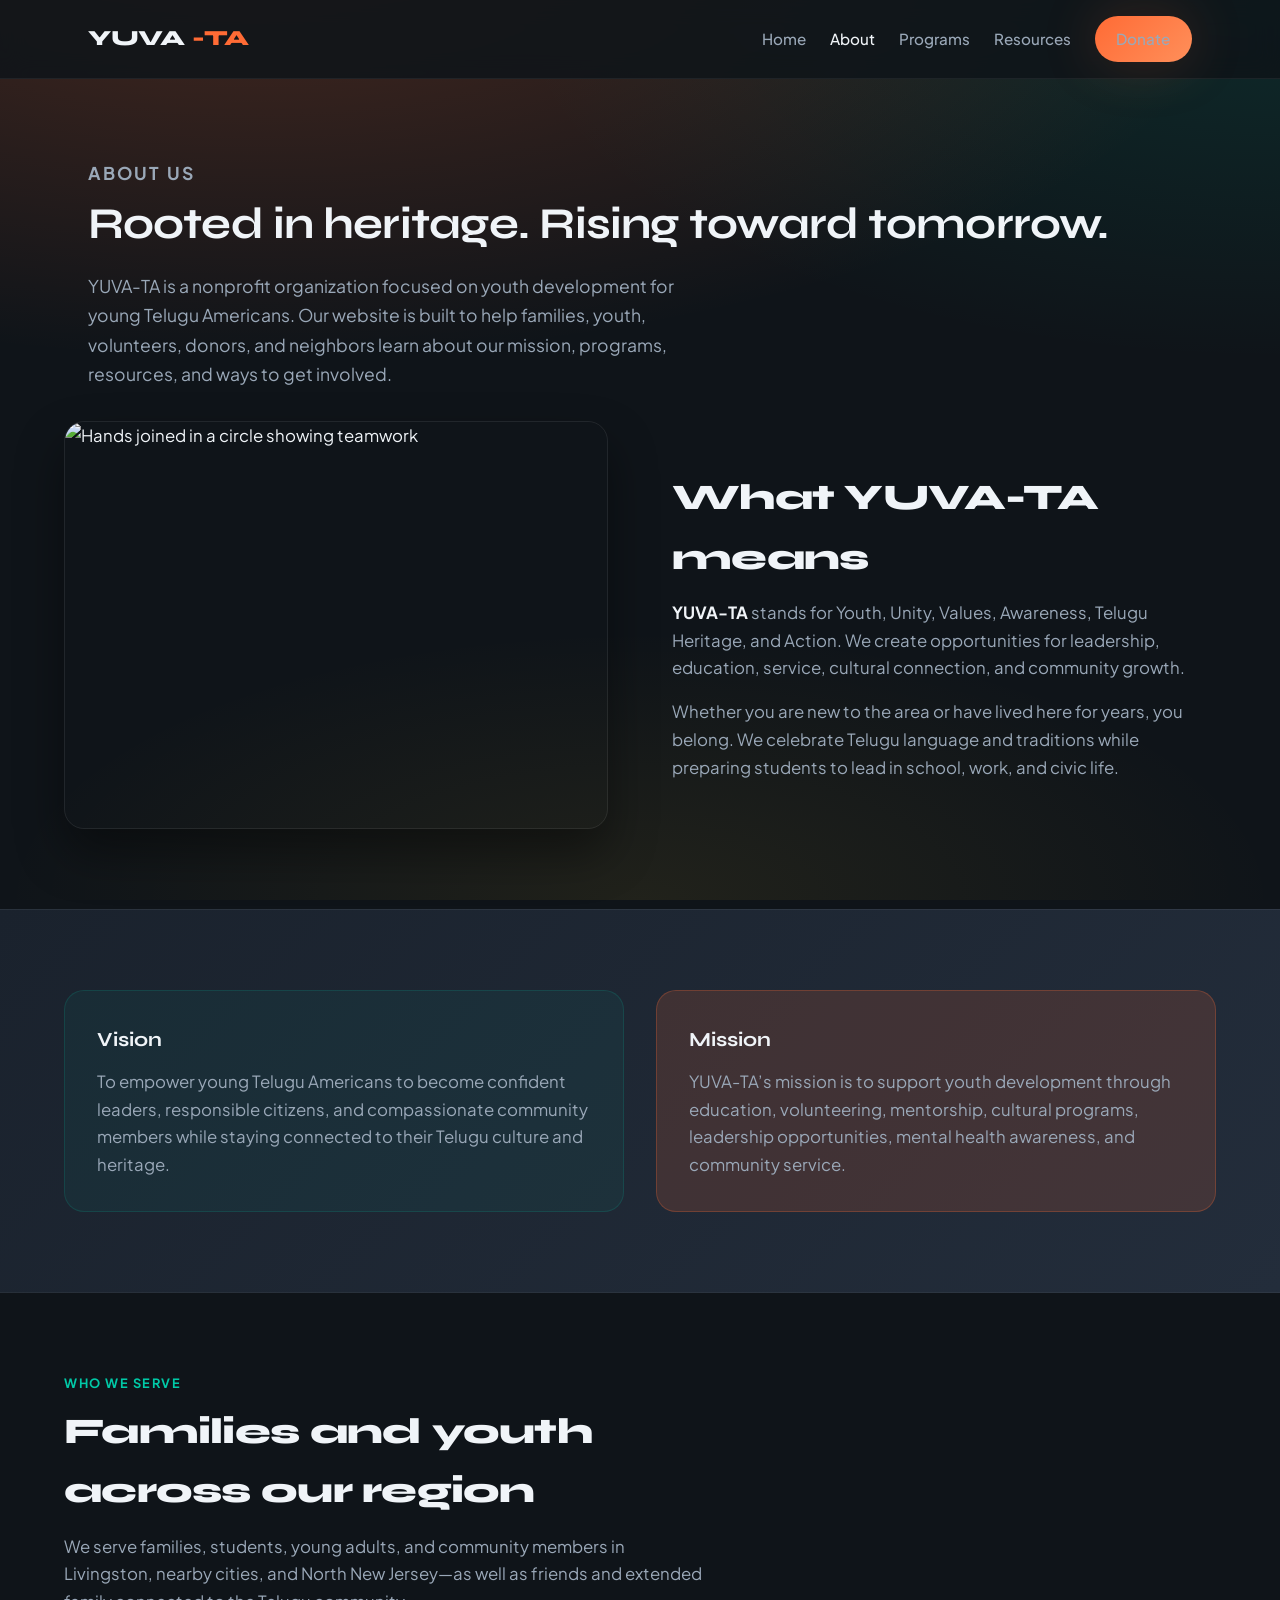
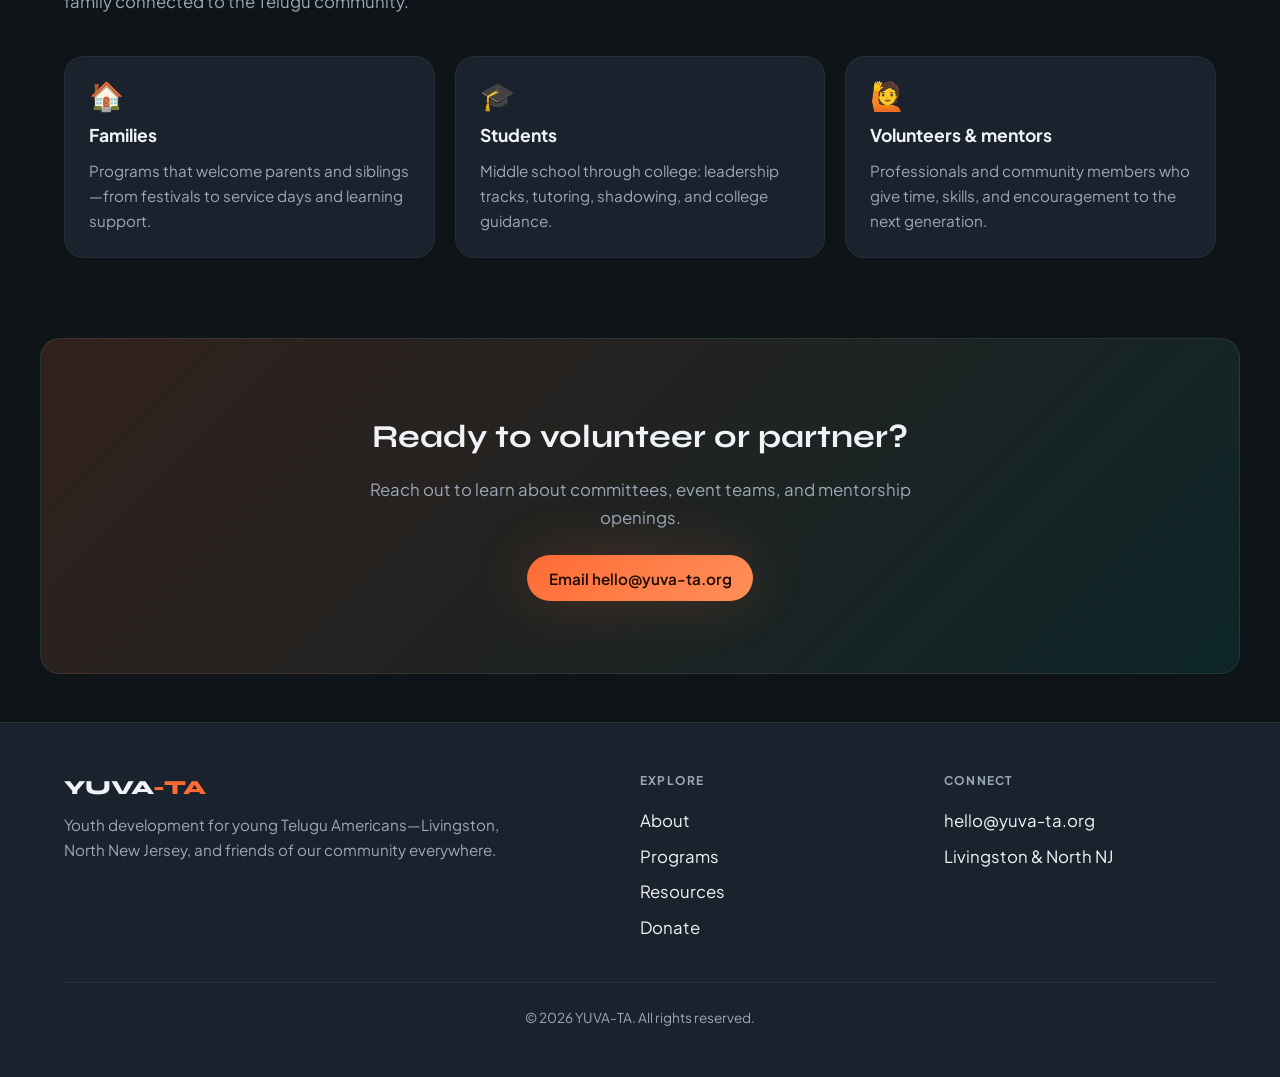
==== about.html @ ae335647 "Initial commit: YUVA-TA static website. Co-authored-by: Cursor <cursoragent@cursor.com>" ====
<!DOCTYPE html>
<html lang="en">
<head>
  <meta charset="UTF-8" />
  <meta name="viewport" content="width=device-width, initial-scale=1.0" />
  <meta name="description" content="Learn about YUVA-TA: vision, mission, and who we serve in the Telugu American community." />
  <title>About | YUVA-TA</title>
  <link rel="preconnect" href="https://fonts.googleapis.com" />
  <link rel="preconnect" href="https://fonts.gstatic.com" crossorigin />
  <link href="https://fonts.googleapis.com/css2?family=Plus+Jakarta+Sans:ital,wght@0,400;0,600;0,700;1,400&family=Syne:wght@600;700;800&display=swap" rel="stylesheet" />
  <link rel="stylesheet" href="css/styles.css" />
</head>
<body>
  <header class="site-header">
    <div class="header-inner">
      <a class="logo" href="index.html">YUVA<span>-TA</span></a>
      <button class="nav-toggle" type="button" aria-expanded="false" aria-controls="site-nav" aria-label="Open menu">☰</button>
      <nav class="nav" id="site-nav" aria-label="Main">
        <ul class="nav-list">
          <li><a href="index.html">Home</a></li>
          <li><a href="about.html" aria-current="page">About</a></li>
          <li><a href="services.html">Programs</a></li>
          <li><a href="resources.html">Resources</a></li>
          <li><a href="donate.html" class="btn btn-primary">Donate</a></li>
        </ul>
      </nav>
    </div>
  </header>

  <div class="page-hero">
    <p class="section-kicker">About us</p>
    <h1>Rooted in heritage. Rising toward tomorrow.</h1>
    <p>
      YUVA-TA is a nonprofit organization focused on youth development for young Telugu Americans. Our website is built to help families, youth, volunteers, donors, and neighbors learn about our mission, programs, resources, and ways to get involved.
    </p>
  </div>

  <section class="section" style="padding-top: 0;">
    <div class="section-inner split">
      <div class="split-visual">
        <img src="https://images.unsplash.com/photo-1469571486292-0ba58a3f068b?auto=format&fit=crop&w=1200&q=85" alt="Hands joined in a circle showing teamwork" width="1200" height="900" loading="lazy" />
      </div>
      <div>
        <h2 class="section-title" style="margin-top: 0;">What YUVA-TA means</h2>
        <p class="section-desc" style="margin-bottom: 1rem;">
          <strong style="color: var(--color-text);">YUVA-TA</strong> stands for Youth, Unity, Values, Awareness, Telugu Heritage, and Action. We create opportunities for leadership, education, service, cultural connection, and community growth.
        </p>
        <p style="color: var(--color-text-muted); margin: 0;">
          Whether you are new to the area or have lived here for years, you belong. We celebrate Telugu language and traditions while preparing students to lead in school, work, and civic life.
        </p>
      </div>
    </div>
  </section>

  <section class="section band">
    <div class="section-inner band-grid">
      <div class="band-block">
        <h3>Vision</h3>
        <p>
          To empower young Telugu Americans to become confident leaders, responsible citizens, and compassionate community members while staying connected to their Telugu culture and heritage.
        </p>
      </div>
      <div class="band-block">
        <h3>Mission</h3>
        <p>
          YUVA-TA’s mission is to support youth development through education, volunteering, mentorship, cultural programs, leadership opportunities, mental health awareness, and community service.
        </p>
      </div>
    </div>
  </section>

  <section class="section">
    <div class="section-inner">
      <header class="section-header">
        <p class="section-kicker">Who we serve</p>
        <h2 class="section-title">Families and youth across our region</h2>
        <p class="section-desc">
          We serve families, students, young adults, and community members in Livingston, nearby cities, and North New Jersey—as well as friends and extended family connected to the Telugu community.
        </p>
      </header>
      <div class="cards">
        <article class="card">
          <div class="card-icon" aria-hidden="true">🏠</div>
          <h3>Families</h3>
          <p>Programs that welcome parents and siblings—from festivals to service days and learning support.</p>
        </article>
        <article class="card">
          <div class="card-icon" aria-hidden="true">🎓</div>
          <h3>Students</h3>
          <p>Middle school through college: leadership tracks, tutoring, shadowing, and college guidance.</p>
        </article>
        <article class="card">
          <div class="card-icon" aria-hidden="true">🙋</div>
          <h3>Volunteers &amp; mentors</h3>
          <p>Professionals and community members who give time, skills, and encouragement to the next generation.</p>
        </article>
      </div>
    </div>
  </section>

  <div class="cta-strip">
    <h2>Ready to volunteer or partner?</h2>
    <p>Reach out to learn about committees, event teams, and mentorship openings.</p>
    <a class="btn btn-primary" href="mailto:hello@yuva-ta.org">Email hello@yuva-ta.org</a>
  </div>

  <footer class="site-footer">
    <div class="footer-inner">
      <div>
        <div class="footer-brand">YUVA<span>-TA</span></div>
        <p class="footer-tagline">
          Youth development for young Telugu Americans—Livingston, North New Jersey, and friends of our community everywhere.
        </p>
      </div>
      <div class="footer-col">
        <h4>Explore</h4>
        <ul class="footer-links">
          <li><a href="about.html">About</a></li>
          <li><a href="services.html">Programs</a></li>
          <li><a href="resources.html">Resources</a></li>
          <li><a href="donate.html">Donate</a></li>
        </ul>
      </div>
      <div class="footer-col">
        <h4>Connect</h4>
        <ul class="footer-links">
          <li><a href="mailto:hello@yuva-ta.org">hello@yuva-ta.org</a></li>
          <li>Livingston &amp; North NJ</li>
        </ul>
      </div>
    </div>
    <p class="footer-bottom">© <span id="y"></span> YUVA-TA. All rights reserved.</p>
  </footer>
  <script src="js/main.js"></script>
  <script>document.getElementById("y").textContent = new Date().getFullYear();</script>
</body>
</html>
---- css/styles.css ----
/* YUVA-TA — modern vibrant nonprofit theme */
:root {
  --color-bg: #0f1419;
  --color-surface: #1a222d;
  --color-surface-elevated: #232d3b;
  --color-primary: #ff6b35;
  --color-primary-soft: rgba(255, 107, 53, 0.15);
  --color-accent: #00c9a7;
  --color-accent-soft: rgba(0, 201, 167, 0.12);
  --color-gold: #f4c430;
  --color-text: #f0f4f8;
  --color-text-muted: #9aa8b8;
  --font-sans: "Plus Jakarta Sans", system-ui, sans-serif;
  --font-display: "Syne", var(--font-sans);
  --radius-lg: 1.25rem;
  --radius-md: 0.75rem;
  --shadow-glow: 0 0 60px rgba(255, 107, 53, 0.2);
  --max-width: 72rem;
}

*,
*::before,
*::after {
  box-sizing: border-box;
}

html {
  scroll-behavior: smooth;
}

body {
  margin: 0;
  font-family: var(--font-sans);
  font-size: 1.05rem;
  line-height: 1.65;
  color: var(--color-text);
  background: var(--color-bg);
  min-height: 100vh;
}

img {
  max-width: 100%;
  height: auto;
  display: block;
}

a {
  color: var(--color-accent);
  text-decoration: none;
  transition: color 0.2s, opacity 0.2s;
}

a:hover {
  color: #5eead4;
}

/* Background mesh */
body::before {
  content: "";
  position: fixed;
  inset: 0;
  z-index: -2;
  background:
    radial-gradient(ellipse 80% 50% at 20% -10%, rgba(255, 107, 53, 0.25), transparent),
    radial-gradient(ellipse 60% 40% at 100% 0%, rgba(0, 201, 167, 0.12), transparent),
    radial-gradient(ellipse 50% 30% at 50% 100%, rgba(244, 196, 48, 0.08), transparent),
    var(--color-bg);
}

/* Header */
.site-header {
  position: sticky;
  top: 0;
  z-index: 100;
  backdrop-filter: blur(12px);
  background: rgba(15, 20, 25, 0.85);
  border-bottom: 1px solid rgba(255, 255, 255, 0.06);
}

.header-inner {
  max-width: var(--max-width);
  margin: 0 auto;
  padding: 1rem 1.5rem;
  display: flex;
  align-items: center;
  justify-content: space-between;
  gap: 1rem;
}

.logo {
  font-family: var(--font-display);
  font-weight: 800;
  font-size: 1.35rem;
  letter-spacing: -0.02em;
  color: var(--color-text);
  display: flex;
  align-items: center;
  gap: 0.5rem;
}

.logo span {
  color: var(--color-primary);
}

.nav-toggle {
  display: none;
  background: var(--color-surface-elevated);
  border: 1px solid rgba(255, 255, 255, 0.1);
  color: var(--color-text);
  padding: 0.5rem 0.75rem;
  border-radius: var(--radius-md);
  cursor: pointer;
  font-size: 1rem;
}

.nav-list {
  list-style: none;
  margin: 0;
  padding: 0;
  display: flex;
  flex-wrap: wrap;
  align-items: center;
  gap: 0.25rem 1.25rem;
}

.nav-list a {
  color: var(--color-text-muted);
  font-weight: 500;
  font-size: 0.95rem;
}

.nav-list a:hover,
.nav-list a[aria-current="page"] {
  color: var(--color-text);
}

.btn {
  display: inline-flex;
  align-items: center;
  justify-content: center;
  gap: 0.5rem;
  padding: 0.65rem 1.35rem;
  font-family: inherit;
  font-weight: 600;
  font-size: 0.95rem;
  border-radius: 999px;
  border: none;
  cursor: pointer;
  transition: transform 0.15s, box-shadow 0.2s, background 0.2s;
}

.btn:active {
  transform: scale(0.98);
}

.btn-primary {
  background: linear-gradient(135deg, var(--color-primary), #ff8f5a);
  color: #1a0a00;
  box-shadow: var(--shadow-glow);
}

.btn-primary:hover {
  color: #1a0a00;
  box-shadow: 0 0 40px rgba(255, 107, 53, 0.45);
}

.btn-outline {
  background: transparent;
  color: var(--color-text);
  border: 2px solid rgba(255, 255, 255, 0.2);
}

.btn-outline:hover {
  border-color: var(--color-accent);
  color: var(--color-accent);
}

.btn-accent {
  background: var(--color-accent);
  color: #042f28;
}

.btn-accent:hover {
  color: #042f28;
  background: #5eead4;
}

/* Hero */
.hero {
  position: relative;
  overflow: hidden;
}

.hero-media {
  position: absolute;
  inset: 0;
  z-index: 0;
}

.hero-media img {
  width: 100%;
  height: 100%;
  object-fit: cover;
  opacity: 0.55;
}

.hero-overlay {
  position: absolute;
  inset: 0;
  z-index: 1;
  background: linear-gradient(
    105deg,
    rgba(15, 20, 25, 0.97) 0%,
    rgba(15, 20, 25, 0.75) 45%,
    rgba(15, 20, 25, 0.4) 100%
  );
}

.hero-content {
  position: relative;
  z-index: 2;
  max-width: var(--max-width);
  margin: 0 auto;
  padding: clamp(4rem, 12vw, 8rem) 1.5rem;
  min-height: 70vh;
  display: flex;
  flex-direction: column;
  justify-content: center;
}

.hero-badge {
  display: inline-block;
  padding: 0.35rem 0.85rem;
  background: var(--color-primary-soft);
  color: var(--color-primary);
  font-size: 0.8rem;
  font-weight: 700;
  letter-spacing: 0.06em;
  text-transform: uppercase;
  border-radius: 999px;
  margin-bottom: 1.25rem;
  border: 1px solid rgba(255, 107, 53, 0.35);
}

.hero h1 {
  font-family: var(--font-display);
  font-size: clamp(2.25rem, 5vw, 3.5rem);
  font-weight: 800;
  line-height: 1.1;
  letter-spacing: -0.03em;
  margin: 0 0 1rem;
  max-width: 14ch;
}

.hero-lead {
  font-size: 1.15rem;
  color: var(--color-text-muted);
  max-width: 38rem;
  margin: 0 0 2rem;
}

.hero-actions {
  display: flex;
  flex-wrap: wrap;
  gap: 1rem;
}

/* Sections */
.section {
  padding: clamp(3rem, 8vw, 5rem) 1.5rem;
}

.section-inner {
  max-width: var(--max-width);
  margin: 0 auto;
}

.section-header {
  margin-bottom: 2.5rem;
  max-width: 40rem;
}

.section-kicker {
  font-size: 0.8rem;
  font-weight: 700;
  letter-spacing: 0.12em;
  text-transform: uppercase;
  color: var(--color-accent);
  margin: 0 0 0.5rem;
}

.section-title {
  font-family: var(--font-display);
  font-size: clamp(1.75rem, 3vw, 2.25rem);
  font-weight: 800;
  margin: 0 0 0.75rem;
  letter-spacing: -0.02em;
}

.section-desc {
  color: var(--color-text-muted);
  margin: 0;
}

/* Split / image blocks */
.split {
  display: grid;
  gap: 2.5rem;
  align-items: center;
}

@media (min-width: 900px) {
  .split {
    grid-template-columns: 1fr 1fr;
    gap: 4rem;
  }

  .split.reverse .split-visual {
    order: -1;
  }
}

.split-visual {
  border-radius: var(--radius-lg);
  overflow: hidden;
  box-shadow: 0 24px 48px rgba(0, 0, 0, 0.4);
  border: 1px solid rgba(255, 255, 255, 0.08);
}

.split-visual img {
  width: 100%;
  aspect-ratio: 4/3;
  object-fit: cover;
}

/* Cards grid */
.cards {
  display: grid;
  gap: 1.25rem;
  grid-template-columns: repeat(auto-fill, minmax(280px, 1fr));
}

.card {
  background: var(--color-surface);
  border-radius: var(--radius-lg);
  padding: 1.5rem;
  border: 1px solid rgba(255, 255, 255, 0.06);
  transition: border-color 0.2s, transform 0.2s;
}

.card:hover {
  border-color: rgba(0, 201, 167, 0.35);
  transform: translateY(-2px);
}

.card-icon {
  font-size: 1.75rem;
  margin-bottom: 0.75rem;
  line-height: 1;
}

.card h3 {
  font-size: 1.1rem;
  margin: 0 0 0.5rem;
  font-weight: 700;
}

.card p {
  margin: 0;
  font-size: 0.95rem;
  color: var(--color-text-muted);
}

/* Vision / mission band */
.band {
  background: linear-gradient(135deg, var(--color-surface) 0%, var(--color-surface-elevated) 100%);
  border-top: 1px solid rgba(255, 255, 255, 0.06);
  border-bottom: 1px solid rgba(255, 255, 255, 0.06);
}

.band-grid {
  display: grid;
  gap: 2rem;
}

@media (min-width: 768px) {
  .band-grid {
    grid-template-columns: 1fr 1fr;
  }
}

.band-block {
  padding: 2rem;
  border-radius: var(--radius-lg);
  background: rgba(0, 201, 167, 0.06);
  border: 1px solid rgba(0, 201, 167, 0.15);
}

.band-block:nth-child(2) {
  background: var(--color-primary-soft);
  border-color: rgba(255, 107, 53, 0.25);
}

.band-block h3 {
  font-family: var(--font-display);
  margin: 0 0 0.75rem;
  font-size: 1.25rem;
}

.band-block p {
  margin: 0;
  color: var(--color-text-muted);
}

/* CTA strip */
.cta-strip {
  text-align: center;
  padding: clamp(3rem, 6vw, 4.5rem) 1.5rem;
  background: linear-gradient(135deg, rgba(255, 107, 53, 0.15), rgba(0, 201, 167, 0.1));
  border-radius: var(--radius-lg);
  margin: 0 1.5rem 3rem;
  max-width: calc(var(--max-width) + 3rem);
  margin-left: auto;
  margin-right: auto;
  border: 1px solid rgba(255, 255, 255, 0.08);
}

.cta-strip h2 {
  font-family: var(--font-display);
  margin: 0 0 0.75rem;
  font-size: clamp(1.5rem, 3vw, 2rem);
}

.cta-strip p {
  color: var(--color-text-muted);
  margin: 0 0 1.5rem;
  max-width: 36rem;
  margin-left: auto;
  margin-right: auto;
}

/* Footer */
.site-footer {
  padding: 3rem 1.5rem;
  border-top: 1px solid rgba(255, 255, 255, 0.06);
  background: var(--color-surface);
}

.footer-inner {
  max-width: var(--max-width);
  margin: 0 auto;
  display: grid;
  gap: 2rem;
}

@media (min-width: 700px) {
  .footer-inner {
    grid-template-columns: 2fr 1fr 1fr;
  }
}

.footer-brand {
  font-family: var(--font-display);
  font-weight: 800;
  font-size: 1.25rem;
  margin-bottom: 0.5rem;
}

.footer-brand span {
  color: var(--color-primary);
}

.footer-tagline {
  color: var(--color-text-muted);
  font-size: 0.95rem;
  margin: 0;
  max-width: 28rem;
}

.footer-col h4 {
  font-size: 0.75rem;
  text-transform: uppercase;
  letter-spacing: 0.1em;
  color: var(--color-text-muted);
  margin: 0 0 1rem;
}

.footer-links {
  list-style: none;
  margin: 0;
  padding: 0;
}

.footer-links li {
  margin-bottom: 0.5rem;
}

.footer-links a {
  color: var(--color-text);
}

.footer-bottom {
  max-width: var(--max-width);
  margin: 2rem auto 0;
  padding-top: 1.5rem;
  border-top: 1px solid rgba(255, 255, 255, 0.06);
  text-align: center;
  color: var(--color-text-muted);
  font-size: 0.85rem;
}

/* Page hero (inner pages) */
.page-hero {
  padding: clamp(3rem, 8vw, 5rem) 1.5rem 2rem;
  max-width: var(--max-width);
  margin: 0 auto;
}

.page-hero h1 {
  font-family: var(--font-display);
  font-size: clamp(2rem, 4vw, 2.75rem);
  margin: 0 0 0.75rem;
  letter-spacing: -0.02em;
}

.page-hero p {
  color: var(--color-text-muted);
  font-size: 1.1rem;
  max-width: 40rem;
  margin: 0;
}

/* Donation page */
.donate-hero-img {
  max-width: var(--max-width);
  margin: 0 auto 2rem;
  padding: 0 1.5rem;
}

.donate-hero-img figure {
  margin: 0;
  border-radius: var(--radius-lg);
  overflow: hidden;
  border: 1px solid rgba(255, 255, 255, 0.08);
  box-shadow: 0 20px 50px rgba(0, 0, 0, 0.35);
}

.donate-hero-img img {
  width: 100%;
  max-height: 320px;
  object-fit: cover;
}

.donate-grid {
  display: grid;
  gap: 1.5rem;
}

@media (min-width: 900px) {
  .donate-grid {
    grid-template-columns: 1.1fr 0.9fr;
  }
}

.donate-card {
  background: var(--color-surface);
  border-radius: var(--radius-lg);
  padding: 2rem;
  border: 1px solid rgba(255, 255, 255, 0.08);
}

.donate-card h2 {
  font-family: var(--font-display);
  font-size: 1.35rem;
  margin: 0 0 1rem;
}

.donate-amounts {
  display: flex;
  flex-wrap: wrap;
  gap: 0.75rem;
  margin-bottom: 1.5rem;
}

.amount-pill {
  padding: 0.6rem 1.1rem;
  border-radius: 999px;
  background: var(--color-surface-elevated);
  border: 1px solid rgba(255, 255, 255, 0.1);
  color: var(--color-text);
  font-weight: 600;
  cursor: pointer;
  font-family: inherit;
  transition: border-color 0.2s, background 0.2s;
}

.amount-pill:hover,
.amount-pill:focus {
  border-color: var(--color-primary);
  background: var(--color-primary-soft);
  outline: none;
}

.donate-note {
  font-size: 0.9rem;
  color: var(--color-text-muted);
  margin-top: 1rem;
}

.impact-list {
  list-style: none;
  margin: 0;
  padding: 0;
}

.impact-list li {
  padding: 0.85rem 0;
  border-bottom: 1px solid rgba(255, 255, 255, 0.06);
  display: flex;
  gap: 1rem;
  align-items: flex-start;
}

.impact-list li:last-child {
  border-bottom: none;
}

.impact-list strong {
  color: var(--color-gold);
  min-width: 4rem;
}

/* Resource tables */
.resource-table-wrap {
  overflow-x: auto;
  border-radius: var(--radius-lg);
  border: 1px solid rgba(255, 255, 255, 0.08);
}

table.resources {
  width: 100%;
  border-collapse: collapse;
  font-size: 0.95rem;
}

table.resources th,
table.resources td {
  padding: 1rem 1.25rem;
  text-align: left;
  border-bottom: 1px solid rgba(255, 255, 255, 0.06);
}

table.resources th {
  background: var(--color-surface-elevated);
  color: var(--color-text-muted);
  font-weight: 600;
  font-size: 0.75rem;
  text-transform: uppercase;
  letter-spacing: 0.06em;
}

table.resources tr:last-child td {
  border-bottom: none;
}

table.resources td a {
  font-weight: 600;
}

/* Mobile nav */
@media (max-width: 900px) {
  .nav-toggle {
    display: block;
  }

  .nav {
    position: absolute;
    top: 100%;
    left: 0;
    right: 0;
    background: rgba(15, 20, 25, 0.98);
    border-bottom: 1px solid rgba(255, 255, 255, 0.06);
    padding: 1rem 1.5rem 1.5rem;
    display: none;
    flex-direction: column;
    gap: 0.5rem;
  }

  .nav.is-open {
    display: flex;
  }

  .nav-list {
    flex-direction: column;
    align-items: flex-start;
    gap: 0.5rem;
  }

  .nav .btn-primary {
    width: 100%;
    margin-top: 0.5rem;
  }
}

@media (min-width: 901px) {
  .nav {
    display: flex !important;
    align-items: center;
    gap: 1.5rem;
    position: static;
    background: none;
    border: none;
    padding: 0;
  }

  .nav-list {
    gap: 1.5rem;
  }
}
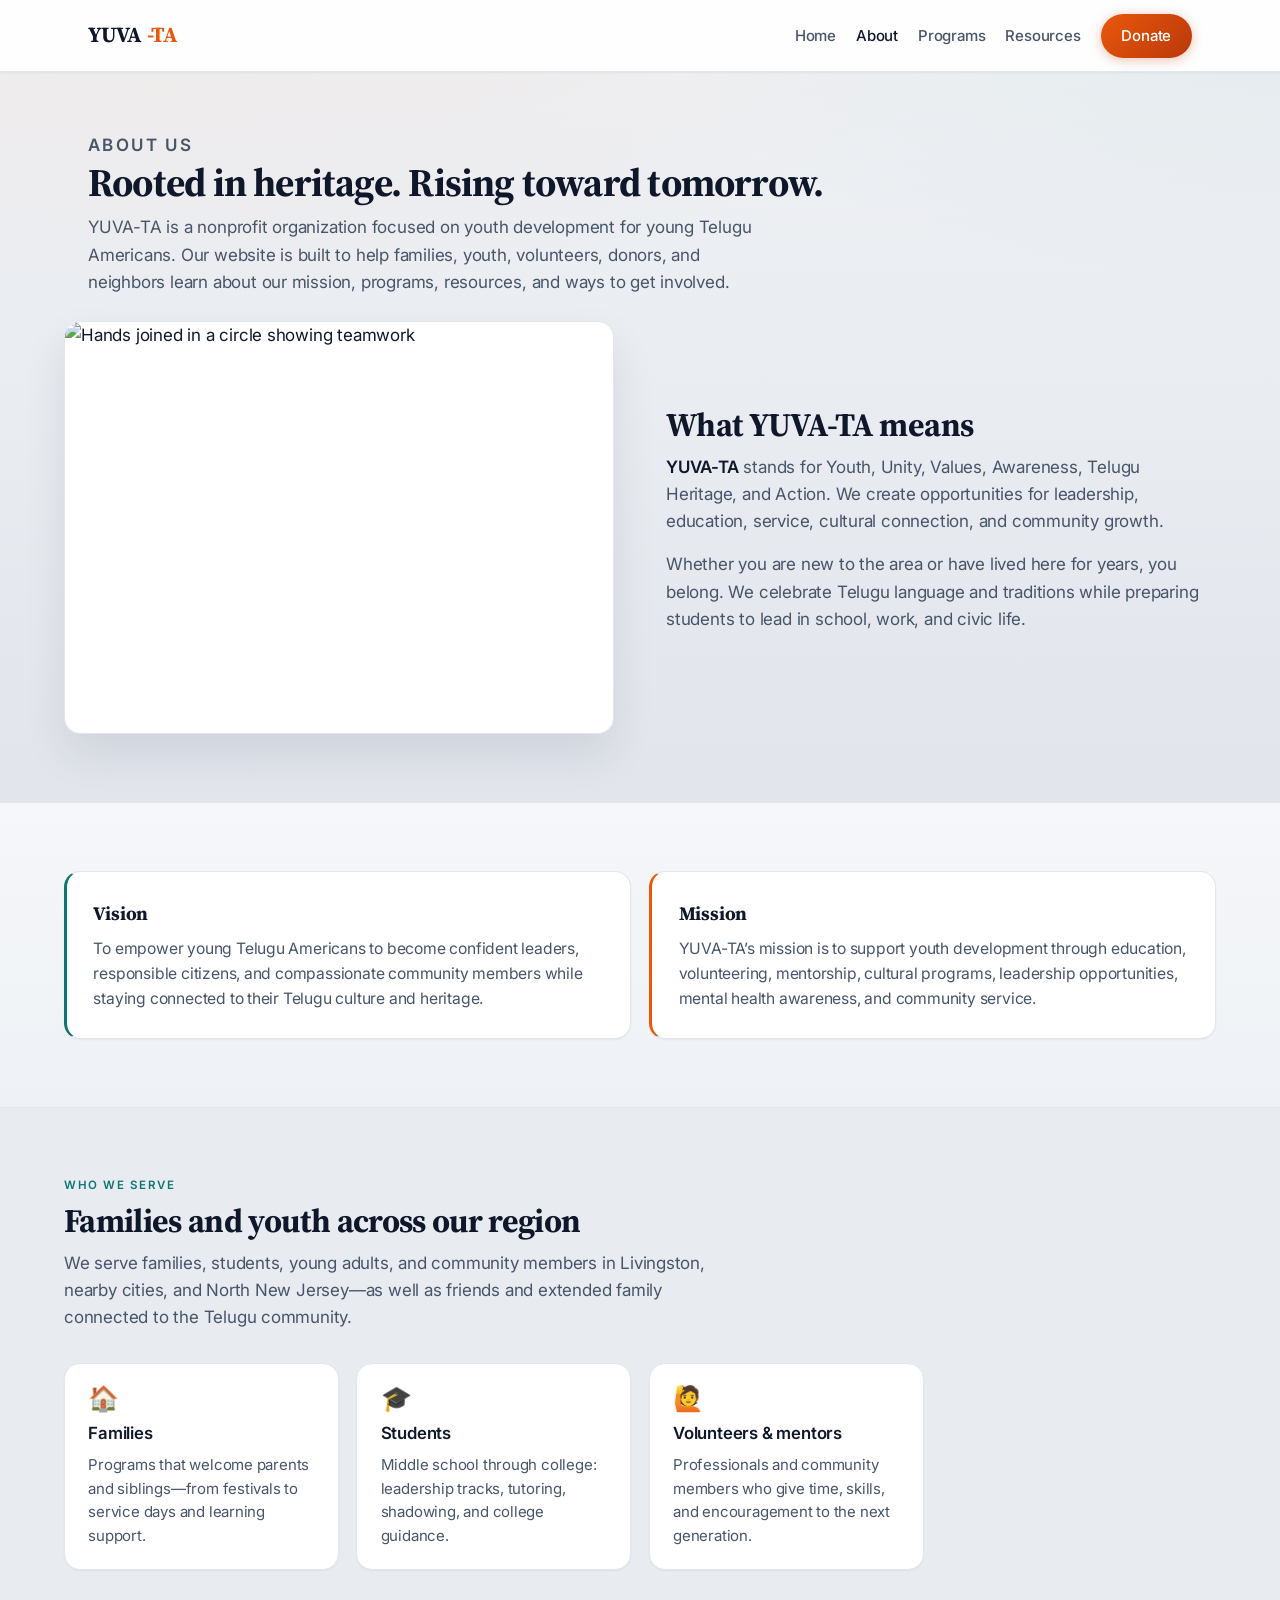
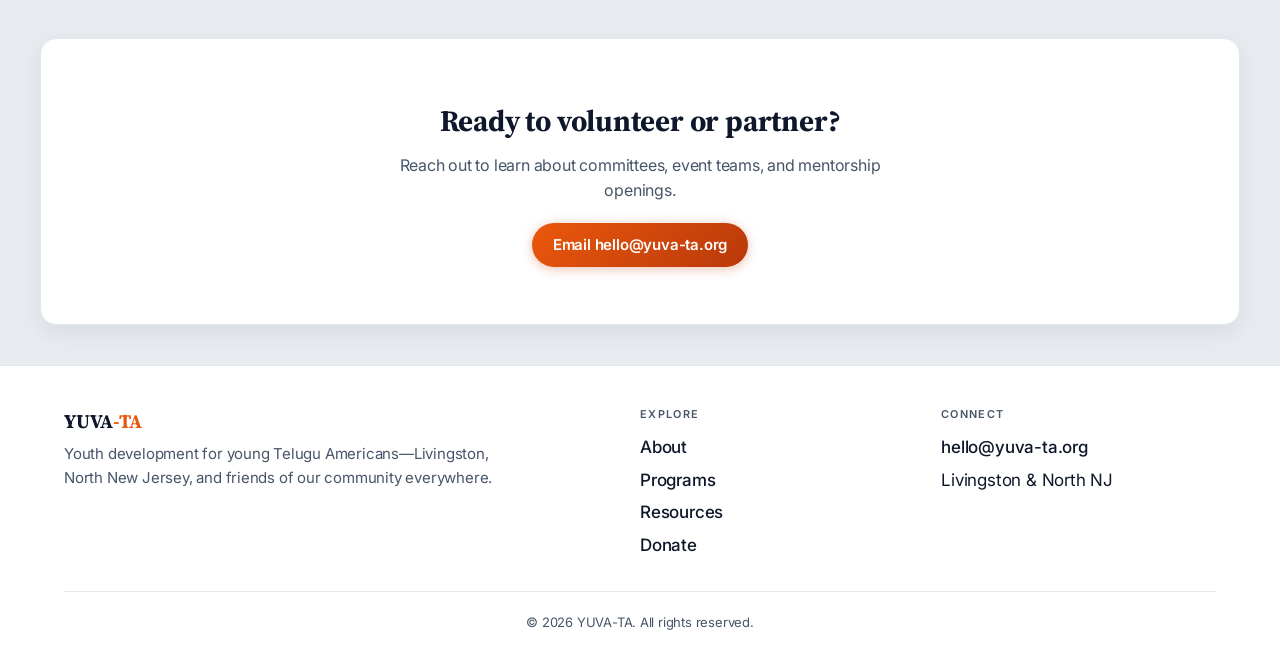
==== commit 4e5e0e9b: "Polish site for production: light theme, a11y, Netlify assets, and QA fixes. Co-authored-by: Cursor " ====
--- a/about.html
+++ b/about.html
@@ -3,14 +3,17 @@
 <head>
   <meta charset="UTF-8" />
   <meta name="viewport" content="width=device-width, initial-scale=1.0" />
+  <meta name="theme-color" content="#e8ebf0" />
   <meta name="description" content="Learn about YUVA-TA: vision, mission, and who we serve in the Telugu American community." />
   <title>About | YUVA-TA</title>
   <link rel="preconnect" href="https://fonts.googleapis.com" />
   <link rel="preconnect" href="https://fonts.gstatic.com" crossorigin />
-  <link href="https://fonts.googleapis.com/css2?family=Plus+Jakarta+Sans:ital,wght@0,400;0,600;0,700;1,400&family=Syne:wght@600;700;800&display=swap" rel="stylesheet" />
+  <link href="https://fonts.googleapis.com/css2?family=Inter:wght@400;500;600;700&family=Source+Serif+4:wght@600;700&display=swap" rel="stylesheet" />
   <link rel="stylesheet" href="css/styles.css" />
+  <link rel="icon" href="favicon.svg" type="image/svg+xml" />
 </head>
 <body>
+  <a class="skip-link" href="#main">Skip to main content</a>
   <header class="site-header">
     <div class="header-inner">
       <a class="logo" href="index.html">YUVA<span>-TA</span></a>
@@ -27,82 +30,84 @@
     </div>
   </header>
 
-  <div class="page-hero">
-    <p class="section-kicker">About us</p>
-    <h1>Rooted in heritage. Rising toward tomorrow.</h1>
-    <p>
-      YUVA-TA is a nonprofit organization focused on youth development for young Telugu Americans. Our website is built to help families, youth, volunteers, donors, and neighbors learn about our mission, programs, resources, and ways to get involved.
-    </p>
-  </div>
+  <main id="main">
+    <div class="page-hero">
+      <p class="section-kicker">About us</p>
+      <h1>Rooted in heritage. Rising toward tomorrow.</h1>
+      <p>
+        YUVA-TA is a nonprofit organization focused on youth development for young Telugu Americans. Our website is built to help families, youth, volunteers, donors, and neighbors learn about our mission, programs, resources, and ways to get involved.
+      </p>
+    </div>
 
-  <section class="section" style="padding-top: 0;">
-    <div class="section-inner split">
-      <div class="split-visual">
-        <img src="https://images.unsplash.com/photo-1469571486292-0ba58a3f068b?auto=format&fit=crop&w=1200&q=85" alt="Hands joined in a circle showing teamwork" width="1200" height="900" loading="lazy" />
+    <section class="section section--flush-top">
+      <div class="section-inner split">
+        <div class="split-visual">
+          <img src="https://images.unsplash.com/photo-1469571486292-0ba58a3f068b?auto=format&amp;fit=crop&amp;w=1200&amp;q=85" alt="Hands joined in a circle showing teamwork" width="1200" height="900" loading="lazy" decoding="async" />
+        </div>
+        <div>
+          <h2 class="section-title">What YUVA-TA means</h2>
+          <p class="section-desc">
+            <strong>YUVA-TA</strong> stands for Youth, Unity, Values, Awareness, Telugu Heritage, and Action. We create opportunities for leadership, education, service, cultural connection, and community growth.
+          </p>
+          <p class="text-muted stack-gap">
+            Whether you are new to the area or have lived here for years, you belong. We celebrate Telugu language and traditions while preparing students to lead in school, work, and civic life.
+          </p>
+        </div>
       </div>
-      <div>
-        <h2 class="section-title" style="margin-top: 0;">What YUVA-TA means</h2>
-        <p class="section-desc" style="margin-bottom: 1rem;">
-          <strong style="color: var(--color-text);">YUVA-TA</strong> stands for Youth, Unity, Values, Awareness, Telugu Heritage, and Action. We create opportunities for leadership, education, service, cultural connection, and community growth.
-        </p>
-        <p style="color: var(--color-text-muted); margin: 0;">
-          Whether you are new to the area or have lived here for years, you belong. We celebrate Telugu language and traditions while preparing students to lead in school, work, and civic life.
-        </p>
+    </section>
+
+    <section class="section band">
+      <div class="section-inner band-grid">
+        <div class="band-block">
+          <h3>Vision</h3>
+          <p>
+            To empower young Telugu Americans to become confident leaders, responsible citizens, and compassionate community members while staying connected to their Telugu culture and heritage.
+          </p>
+        </div>
+        <div class="band-block">
+          <h3>Mission</h3>
+          <p>
+            YUVA-TA’s mission is to support youth development through education, volunteering, mentorship, cultural programs, leadership opportunities, mental health awareness, and community service.
+          </p>
+        </div>
       </div>
+    </section>
+
+    <section class="section">
+      <div class="section-inner">
+        <header class="section-header">
+          <p class="section-kicker">Who we serve</p>
+          <h2 class="section-title">Families and youth across our region</h2>
+          <p class="section-desc">
+            We serve families, students, young adults, and community members in Livingston, nearby cities, and North New Jersey—as well as friends and extended family connected to the Telugu community.
+          </p>
+        </header>
+        <div class="cards">
+          <article class="card">
+            <div class="card-icon" aria-hidden="true">🏠</div>
+            <h3>Families</h3>
+            <p>Programs that welcome parents and siblings—from festivals to service days and learning support.</p>
+          </article>
+          <article class="card">
+            <div class="card-icon" aria-hidden="true">🎓</div>
+            <h3>Students</h3>
+            <p>Middle school through college: leadership tracks, tutoring, shadowing, and college guidance.</p>
+          </article>
+          <article class="card">
+            <div class="card-icon" aria-hidden="true">🙋</div>
+            <h3>Volunteers &amp; mentors</h3>
+            <p>Professionals and community members who give time, skills, and encouragement to the next generation.</p>
+          </article>
+        </div>
+      </div>
+    </section>
+
+    <div class="cta-strip">
+      <h2>Ready to volunteer or partner?</h2>
+      <p>Reach out to learn about committees, event teams, and mentorship openings.</p>
+      <a class="btn btn-primary" href="mailto:hello@yuva-ta.org">Email hello@yuva-ta.org</a>
     </div>
-  </section>
-
-  <section class="section band">
-    <div class="section-inner band-grid">
-      <div class="band-block">
-        <h3>Vision</h3>
-        <p>
-          To empower young Telugu Americans to become confident leaders, responsible citizens, and compassionate community members while staying connected to their Telugu culture and heritage.
-        </p>
-      </div>
-      <div class="band-block">
-        <h3>Mission</h3>
-        <p>
-          YUVA-TA’s mission is to support youth development through education, volunteering, mentorship, cultural programs, leadership opportunities, mental health awareness, and community service.
-        </p>
-      </div>
-    </div>
-  </section>
-
-  <section class="section">
-    <div class="section-inner">
-      <header class="section-header">
-        <p class="section-kicker">Who we serve</p>
-        <h2 class="section-title">Families and youth across our region</h2>
-        <p class="section-desc">
-          We serve families, students, young adults, and community members in Livingston, nearby cities, and North New Jersey—as well as friends and extended family connected to the Telugu community.
-        </p>
-      </header>
-      <div class="cards">
-        <article class="card">
-          <div class="card-icon" aria-hidden="true">🏠</div>
-          <h3>Families</h3>
-          <p>Programs that welcome parents and siblings—from festivals to service days and learning support.</p>
-        </article>
-        <article class="card">
-          <div class="card-icon" aria-hidden="true">🎓</div>
-          <h3>Students</h3>
-          <p>Middle school through college: leadership tracks, tutoring, shadowing, and college guidance.</p>
-        </article>
-        <article class="card">
-          <div class="card-icon" aria-hidden="true">🙋</div>
-          <h3>Volunteers &amp; mentors</h3>
-          <p>Professionals and community members who give time, skills, and encouragement to the next generation.</p>
-        </article>
-      </div>
-    </div>
-  </section>
-
-  <div class="cta-strip">
-    <h2>Ready to volunteer or partner?</h2>
-    <p>Reach out to learn about committees, event teams, and mentorship openings.</p>
-    <a class="btn btn-primary" href="mailto:hello@yuva-ta.org">Email hello@yuva-ta.org</a>
-  </div>
+  </main>
 
   <footer class="site-footer">
     <div class="footer-inner">
@@ -132,6 +137,9 @@
     <p class="footer-bottom">© <span id="y"></span> YUVA-TA. All rights reserved.</p>
   </footer>
   <script src="js/main.js"></script>
-  <script>document.getElementById("y").textContent = new Date().getFullYear();</script>
+  <script>
+    var el = document.getElementById("y");
+    if (el) el.textContent = new Date().getFullYear();
+  </script>
 </body>
 </html>
--- a/css/styles.css
+++ b/css/styles.css
@@ -1,21 +1,29 @@
-/* YUVA-TA — modern vibrant nonprofit theme */
+/* YUVA-TA — light, sharp, production-ready */
 :root {
-  --color-bg: #0f1419;
-  --color-surface: #1a222d;
-  --color-surface-elevated: #232d3b;
-  --color-primary: #ff6b35;
-  --color-primary-soft: rgba(255, 107, 53, 0.15);
-  --color-accent: #00c9a7;
-  --color-accent-soft: rgba(0, 201, 167, 0.12);
-  --color-gold: #f4c430;
-  --color-text: #f0f4f8;
-  --color-text-muted: #9aa8b8;
-  --font-sans: "Plus Jakarta Sans", system-ui, sans-serif;
-  --font-display: "Syne", var(--font-sans);
-  --radius-lg: 1.25rem;
-  --radius-md: 0.75rem;
-  --shadow-glow: 0 0 60px rgba(255, 107, 53, 0.2);
+  color-scheme: light;
+  --color-bg: #e8ebf0;
+  --color-bg-warm: #f0f2f5;
+  --color-surface: #ffffff;
+  --color-surface-elevated: #f5f7fa;
+  --color-border: #c5ccd6;
+  --color-border-subtle: #e2e6ed;
+  --color-primary: #b9380a;
+  --color-primary-bright: #ea580c;
+  --color-primary-soft: rgba(234, 88, 12, 0.12);
+  --color-accent: #0f766e;
+  --color-accent-soft: rgba(15, 118, 110, 0.1);
+  --color-gold: #92400e;
+  --color-text: #0f172a;
+  --color-text-muted: #475569;
+  --font-sans: "Inter", system-ui, -apple-system, "Segoe UI", sans-serif;
+  --font-display: "Source Serif 4", Georgia, serif;
+  --radius-lg: 1rem;
+  --radius-md: 0.5rem;
+  --shadow-sm: 0 1px 2px rgba(15, 23, 42, 0.05);
+  --shadow-md: 0 8px 24px rgba(15, 23, 42, 0.07);
+  --shadow-lg: 0 20px 44px rgba(15, 23, 42, 0.09);
   --max-width: 72rem;
+  --focus-ring: 2px solid var(--color-accent);
 }
 
 *,
@@ -26,16 +34,31 @@
 
 html {
   scroll-behavior: smooth;
+  -webkit-text-size-adjust: 100%;
+  text-size-adjust: 100%;
+}
+
+@media (prefers-reduced-motion: reduce) {
+  html {
+    scroll-behavior: auto;
+  }
 }
 
 body {
   margin: 0;
   font-family: var(--font-sans);
-  font-size: 1.05rem;
-  line-height: 1.65;
+  font-size: 1.0625rem;
+  line-height: 1.6;
+  font-weight: 400;
+  letter-spacing: -0.012em;
   color: var(--color-text);
   background: var(--color-bg);
   min-height: 100vh;
+  -webkit-font-smoothing: antialiased;
+}
+
+body.nav-open {
+  overflow: hidden;
 }
 
 img {
@@ -47,40 +70,66 @@
 a {
   color: var(--color-accent);
   text-decoration: none;
-  transition: color 0.2s, opacity 0.2s;
+  transition: color 0.15s ease;
 }
 
 a:hover {
-  color: #5eead4;
-}
-
-/* Background mesh */
+  color: #0d9488;
+}
+
+a:focus-visible,
+button:focus-visible,
+.btn:focus-visible {
+  outline: var(--focus-ring);
+  outline-offset: 2px;
+}
+
+.skip-link {
+  position: absolute;
+  left: 1rem;
+  top: -120px;
+  z-index: 300;
+  padding: 0.65rem 1rem;
+  background: var(--color-surface);
+  color: var(--color-text);
+  font-weight: 600;
+  font-size: 0.9375rem;
+  border-radius: var(--radius-md);
+  box-shadow: var(--shadow-md);
+  border: 1px solid var(--color-border-subtle);
+}
+
+.skip-link:focus {
+  top: 1rem;
+}
+
 body::before {
   content: "";
   position: fixed;
   inset: 0;
   z-index: -2;
   background:
-    radial-gradient(ellipse 80% 50% at 20% -10%, rgba(255, 107, 53, 0.25), transparent),
-    radial-gradient(ellipse 60% 40% at 100% 0%, rgba(0, 201, 167, 0.12), transparent),
-    radial-gradient(ellipse 50% 30% at 50% 100%, rgba(244, 196, 48, 0.08), transparent),
-    var(--color-bg);
-}
-
-/* Header */
+    radial-gradient(ellipse 70% 42% at 12% -8%, rgba(234, 88, 12, 0.06), transparent),
+    radial-gradient(ellipse 50% 32% at 100% 0%, rgba(15, 118, 110, 0.05), transparent),
+    linear-gradient(180deg, var(--color-bg-warm) 0%, var(--color-bg) 50%, #dfe3ea 100%);
+}
+
 .site-header {
   position: sticky;
   top: 0;
-  z-index: 100;
+  z-index: 200;
   backdrop-filter: blur(12px);
-  background: rgba(15, 20, 25, 0.85);
-  border-bottom: 1px solid rgba(255, 255, 255, 0.06);
+  -webkit-backdrop-filter: blur(12px);
+  background: rgba(255, 255, 255, 0.94);
+  border-bottom: 1px solid var(--color-border-subtle);
+  box-shadow: var(--shadow-sm);
 }
 
 .header-inner {
+  position: relative;
   max-width: var(--max-width);
   margin: 0 auto;
-  padding: 1rem 1.5rem;
+  padding: 0.85rem 1.5rem;
   display: flex;
   align-items: center;
   justify-content: space-between;
@@ -89,28 +138,33 @@
 
 .logo {
   font-family: var(--font-display);
-  font-weight: 800;
+  font-weight: 700;
   font-size: 1.35rem;
   letter-spacing: -0.02em;
   color: var(--color-text);
   display: flex;
   align-items: center;
-  gap: 0.5rem;
+  gap: 0.35rem;
 }
 
 .logo span {
-  color: var(--color-primary);
+  color: var(--color-primary-bright);
 }
 
 .nav-toggle {
   display: none;
+  align-items: center;
+  justify-content: center;
+  min-width: 2.75rem;
+  min-height: 2.75rem;
+  padding: 0;
   background: var(--color-surface-elevated);
-  border: 1px solid rgba(255, 255, 255, 0.1);
-  color: var(--color-text);
-  padding: 0.5rem 0.75rem;
+  border: 1px solid var(--color-border-subtle);
+  color: var(--color-text);
   border-radius: var(--radius-md);
   cursor: pointer;
-  font-size: 1rem;
+  font-size: 1.25rem;
+  line-height: 1;
 }
 
 .nav-list {
@@ -126,12 +180,20 @@
 .nav-list a {
   color: var(--color-text-muted);
   font-weight: 500;
-  font-size: 0.95rem;
+  font-size: 0.9375rem;
 }
 
 .nav-list a:hover,
 .nav-list a[aria-current="page"] {
   color: var(--color-text);
+}
+
+.nav-list a.btn.btn-primary {
+  color: #fff;
+}
+
+.nav-list a.btn.btn-primary:hover {
+  color: #fff;
 }
 
 .btn {
@@ -139,14 +201,15 @@
   align-items: center;
   justify-content: center;
   gap: 0.5rem;
-  padding: 0.65rem 1.35rem;
+  padding: 0.62rem 1.3rem;
+  min-height: 2.75rem;
   font-family: inherit;
   font-weight: 600;
-  font-size: 0.95rem;
+  font-size: 0.9375rem;
   border-radius: 999px;
   border: none;
   cursor: pointer;
-  transition: transform 0.15s, box-shadow 0.2s, background 0.2s;
+  transition: transform 0.12s ease, box-shadow 0.2s ease, background 0.2s ease, border-color 0.2s ease;
 }
 
 .btn:active {
@@ -154,20 +217,20 @@
 }
 
 .btn-primary {
-  background: linear-gradient(135deg, var(--color-primary), #ff8f5a);
-  color: #1a0a00;
-  box-shadow: var(--shadow-glow);
+  background: linear-gradient(135deg, var(--color-primary-bright), var(--color-primary));
+  color: #fff;
+  box-shadow: 0 2px 12px rgba(194, 65, 12, 0.32);
 }
 
 .btn-primary:hover {
-  color: #1a0a00;
-  box-shadow: 0 0 40px rgba(255, 107, 53, 0.45);
+  color: #fff;
+  box-shadow: 0 4px 20px rgba(194, 65, 12, 0.42);
 }
 
 .btn-outline {
-  background: transparent;
-  color: var(--color-text);
-  border: 2px solid rgba(255, 255, 255, 0.2);
+  background: var(--color-surface);
+  color: var(--color-text);
+  border: 1px solid var(--color-border);
 }
 
 .btn-outline:hover {
@@ -177,18 +240,18 @@
 
 .btn-accent {
   background: var(--color-accent);
-  color: #042f28;
+  color: #fff;
 }
 
 .btn-accent:hover {
-  color: #042f28;
-  background: #5eead4;
-}
-
-/* Hero */
+  color: #fff;
+  background: #0d9488;
+}
+
 .hero {
   position: relative;
   overflow: hidden;
+  border-bottom: 1px solid var(--color-border-subtle);
 }
 
 .hero-media {
@@ -201,7 +264,7 @@
   width: 100%;
   height: 100%;
   object-fit: cover;
-  opacity: 0.55;
+  opacity: 0.44;
 }
 
 .hero-overlay {
@@ -210,9 +273,9 @@
   z-index: 1;
   background: linear-gradient(
     105deg,
-    rgba(15, 20, 25, 0.97) 0%,
-    rgba(15, 20, 25, 0.75) 45%,
-    rgba(15, 20, 25, 0.4) 100%
+    rgba(248, 250, 252, 0.98) 0%,
+    rgba(248, 250, 252, 0.9) 40%,
+    rgba(248, 250, 252, 0.52) 100%
   );
 }
 
@@ -221,8 +284,8 @@
   z-index: 2;
   max-width: var(--max-width);
   margin: 0 auto;
-  padding: clamp(4rem, 12vw, 8rem) 1.5rem;
-  min-height: 70vh;
+  padding: clamp(3.25rem, 10vw, 7rem) 1.5rem;
+  min-height: 58vh;
   display: flex;
   flex-direction: column;
   justify-content: center;
@@ -231,43 +294,45 @@
 .hero-badge {
   display: inline-block;
   padding: 0.35rem 0.85rem;
-  background: var(--color-primary-soft);
+  background: var(--color-surface);
   color: var(--color-primary);
-  font-size: 0.8rem;
-  font-weight: 700;
-  letter-spacing: 0.06em;
+  font-size: 0.72rem;
+  font-weight: 600;
+  letter-spacing: 0.08em;
   text-transform: uppercase;
   border-radius: 999px;
-  margin-bottom: 1.25rem;
-  border: 1px solid rgba(255, 107, 53, 0.35);
+  margin-bottom: 1rem;
+  border: 1px solid var(--color-border-subtle);
+  box-shadow: var(--shadow-sm);
 }
 
 .hero h1 {
   font-family: var(--font-display);
-  font-size: clamp(2.25rem, 5vw, 3.5rem);
-  font-weight: 800;
+  font-size: clamp(2rem, 4.5vw, 3.1rem);
+  font-weight: 700;
   line-height: 1.1;
   letter-spacing: -0.03em;
-  margin: 0 0 1rem;
-  max-width: 14ch;
+  margin: 0 0 0.85rem;
+  max-width: 15ch;
+  color: var(--color-text);
+  text-wrap: balance;
 }
 
 .hero-lead {
-  font-size: 1.15rem;
-  color: var(--color-text-muted);
-  max-width: 38rem;
-  margin: 0 0 2rem;
+  font-size: 1.125rem;
+  color: var(--color-text-muted);
+  max-width: 36rem;
+  margin: 0 0 1.65rem;
 }
 
 .hero-actions {
   display: flex;
   flex-wrap: wrap;
-  gap: 1rem;
-}
-
-/* Sections */
+  gap: 0.75rem;
+}
+
 .section {
-  padding: clamp(3rem, 8vw, 5rem) 1.5rem;
+  padding: clamp(2.65rem, 6vw, 4.25rem) 1.5rem;
 }
 
 .section-inner {
@@ -276,25 +341,28 @@
 }
 
 .section-header {
-  margin-bottom: 2.5rem;
-  max-width: 40rem;
+  margin-bottom: 2rem;
+  max-width: 42rem;
 }
 
 .section-kicker {
-  font-size: 0.8rem;
-  font-weight: 700;
-  letter-spacing: 0.12em;
+  font-size: 0.72rem;
+  font-weight: 600;
+  letter-spacing: 0.14em;
   text-transform: uppercase;
   color: var(--color-accent);
-  margin: 0 0 0.5rem;
+  margin: 0 0 0.4rem;
 }
 
 .section-title {
   font-family: var(--font-display);
-  font-size: clamp(1.75rem, 3vw, 2.25rem);
-  font-weight: 800;
-  margin: 0 0 0.75rem;
+  font-size: clamp(1.6rem, 2.8vw, 2.05rem);
+  font-weight: 700;
+  margin: 0 0 0.6rem;
   letter-spacing: -0.02em;
+  color: var(--color-text);
+  line-height: 1.2;
+  text-wrap: balance;
 }
 
 .section-desc {
@@ -302,17 +370,16 @@
   margin: 0;
 }
 
-/* Split / image blocks */
 .split {
   display: grid;
-  gap: 2.5rem;
+  gap: 2rem;
   align-items: center;
 }
 
 @media (min-width: 900px) {
   .split {
     grid-template-columns: 1fr 1fr;
-    gap: 4rem;
+    gap: 3.25rem;
   }
 
   .split.reverse .split-visual {
@@ -323,8 +390,9 @@
 .split-visual {
   border-radius: var(--radius-lg);
   overflow: hidden;
-  box-shadow: 0 24px 48px rgba(0, 0, 0, 0.4);
-  border: 1px solid rgba(255, 255, 255, 0.08);
+  box-shadow: var(--shadow-lg);
+  border: 1px solid var(--color-border-subtle);
+  background: var(--color-surface);
 }
 
 .split-visual img {
@@ -333,54 +401,59 @@
   object-fit: cover;
 }
 
-/* Cards grid */
+.split-visual--start {
+  align-self: start;
+}
+
 .cards {
   display: grid;
-  gap: 1.25rem;
-  grid-template-columns: repeat(auto-fill, minmax(280px, 1fr));
+  gap: 1.1rem;
+  grid-template-columns: repeat(auto-fill, minmax(272px, 1fr));
 }
 
 .card {
   background: var(--color-surface);
   border-radius: var(--radius-lg);
-  padding: 1.5rem;
-  border: 1px solid rgba(255, 255, 255, 0.06);
-  transition: border-color 0.2s, transform 0.2s;
+  padding: 1.35rem 1.45rem;
+  border: 1px solid var(--color-border-subtle);
+  box-shadow: var(--shadow-sm);
+  transition: border-color 0.2s ease, box-shadow 0.2s ease;
 }
 
 .card:hover {
-  border-color: rgba(0, 201, 167, 0.35);
-  transform: translateY(-2px);
+  border-color: rgba(15, 118, 110, 0.35);
+  box-shadow: var(--shadow-md);
 }
 
 .card-icon {
-  font-size: 1.75rem;
-  margin-bottom: 0.75rem;
+  font-size: 1.55rem;
+  margin-bottom: 0.55rem;
   line-height: 1;
 }
 
 .card h3 {
-  font-size: 1.1rem;
-  margin: 0 0 0.5rem;
-  font-weight: 700;
+  font-size: 1.05rem;
+  margin: 0 0 0.4rem;
+  font-weight: 600;
+  color: var(--color-text);
 }
 
 .card p {
   margin: 0;
-  font-size: 0.95rem;
-  color: var(--color-text-muted);
-}
-
-/* Vision / mission band */
+  font-size: 0.9375rem;
+  color: var(--color-text-muted);
+  line-height: 1.58;
+}
+
 .band {
-  background: linear-gradient(135deg, var(--color-surface) 0%, var(--color-surface-elevated) 100%);
-  border-top: 1px solid rgba(255, 255, 255, 0.06);
-  border-bottom: 1px solid rgba(255, 255, 255, 0.06);
+  background: linear-gradient(180deg, var(--color-surface-elevated) 0%, #eef1f5 100%);
+  border-top: 1px solid var(--color-border-subtle);
+  border-bottom: 1px solid var(--color-border-subtle);
 }
 
 .band-grid {
   display: grid;
-  gap: 2rem;
+  gap: 1.15rem;
 }
 
 @media (min-width: 768px) {
@@ -390,59 +463,78 @@
 }
 
 .band-block {
-  padding: 2rem;
+  padding: 1.65rem;
   border-radius: var(--radius-lg);
-  background: rgba(0, 201, 167, 0.06);
-  border: 1px solid rgba(0, 201, 167, 0.15);
+  background: var(--color-surface);
+  border: 1px solid var(--color-border-subtle);
+  box-shadow: var(--shadow-sm);
+}
+
+.band-block:nth-child(1) {
+  border-left: 3px solid var(--color-accent);
 }
 
 .band-block:nth-child(2) {
-  background: var(--color-primary-soft);
-  border-color: rgba(255, 107, 53, 0.25);
+  border-left: 3px solid var(--color-primary-bright);
 }
 
 .band-block h3 {
   font-family: var(--font-display);
-  margin: 0 0 0.75rem;
-  font-size: 1.25rem;
+  margin: 0 0 0.55rem;
+  font-size: 1.18rem;
+  font-weight: 700;
+  color: var(--color-text);
 }
 
 .band-block p {
   margin: 0;
   color: var(--color-text-muted);
-}
-
-/* CTA strip */
+  font-size: 0.98rem;
+  line-height: 1.58;
+}
+
 .cta-strip {
   text-align: center;
-  padding: clamp(3rem, 6vw, 4.5rem) 1.5rem;
-  background: linear-gradient(135deg, rgba(255, 107, 53, 0.15), rgba(0, 201, 167, 0.1));
+  padding: clamp(2.4rem, 5vw, 3.6rem) 1.5rem;
+  background: var(--color-surface);
   border-radius: var(--radius-lg);
-  margin: 0 1.5rem 3rem;
+  margin: 0 1.5rem 2.5rem;
   max-width: calc(var(--max-width) + 3rem);
   margin-left: auto;
   margin-right: auto;
-  border: 1px solid rgba(255, 255, 255, 0.08);
+  border: 1px solid var(--color-border-subtle);
+  box-shadow: var(--shadow-md);
 }
 
 .cta-strip h2 {
   font-family: var(--font-display);
-  margin: 0 0 0.75rem;
-  font-size: clamp(1.5rem, 3vw, 2rem);
+  margin: 0 0 0.55rem;
+  font-size: clamp(1.4rem, 2.5vw, 1.85rem);
+  font-weight: 700;
+  color: var(--color-text);
+  text-wrap: balance;
 }
 
 .cta-strip p {
   color: var(--color-text-muted);
-  margin: 0 0 1.5rem;
-  max-width: 36rem;
+  margin: 0 0 1.25rem;
+  max-width: 34rem;
   margin-left: auto;
   margin-right: auto;
-}
-
-/* Footer */
+  font-size: 1rem;
+  line-height: 1.55;
+}
+
+.cta-strip--paired {
+  margin: 0;
+  max-width: none;
+  width: 100%;
+  align-self: center;
+}
+
 .site-footer {
-  padding: 3rem 1.5rem;
-  border-top: 1px solid rgba(255, 255, 255, 0.06);
+  padding: 2.5rem 1.5rem;
+  border-top: 1px solid var(--color-border-subtle);
   background: var(--color-surface);
 }
 
@@ -450,7 +542,7 @@
   max-width: var(--max-width);
   margin: 0 auto;
   display: grid;
-  gap: 2rem;
+  gap: 1.65rem;
 }
 
 @media (min-width: 700px) {
@@ -461,28 +553,31 @@
 
 .footer-brand {
   font-family: var(--font-display);
-  font-weight: 800;
-  font-size: 1.25rem;
-  margin-bottom: 0.5rem;
+  font-weight: 700;
+  font-size: 1.2rem;
+  margin-bottom: 0.35rem;
+  color: var(--color-text);
 }
 
 .footer-brand span {
-  color: var(--color-primary);
+  color: var(--color-primary-bright);
 }
 
 .footer-tagline {
   color: var(--color-text-muted);
-  font-size: 0.95rem;
+  font-size: 0.9375rem;
   margin: 0;
   max-width: 28rem;
+  line-height: 1.58;
 }
 
 .footer-col h4 {
-  font-size: 0.75rem;
+  font-size: 0.68rem;
   text-transform: uppercase;
-  letter-spacing: 0.1em;
-  color: var(--color-text-muted);
-  margin: 0 0 1rem;
+  letter-spacing: 0.12em;
+  color: var(--color-text-muted);
+  margin: 0 0 0.65rem;
+  font-weight: 600;
 }
 
 .footer-links {
@@ -492,119 +587,158 @@
 }
 
 .footer-links li {
-  margin-bottom: 0.5rem;
+  margin-bottom: 0.35rem;
 }
 
 .footer-links a {
   color: var(--color-text);
+  font-weight: 500;
+}
+
+.footer-links a:hover {
+  color: var(--color-accent);
 }
 
 .footer-bottom {
   max-width: var(--max-width);
-  margin: 2rem auto 0;
-  padding-top: 1.5rem;
-  border-top: 1px solid rgba(255, 255, 255, 0.06);
+  margin: 1.65rem auto 0;
+  padding-top: 1.2rem;
+  border-top: 1px solid var(--color-border-subtle);
   text-align: center;
   color: var(--color-text-muted);
-  font-size: 0.85rem;
-}
-
-/* Page hero (inner pages) */
+  font-size: 0.8125rem;
+}
+
 .page-hero {
-  padding: clamp(3rem, 8vw, 5rem) 1.5rem 2rem;
+  padding: clamp(2.4rem, 6vw, 3.75rem) 1.5rem 1.5rem;
   max-width: var(--max-width);
   margin: 0 auto;
 }
 
 .page-hero h1 {
   font-family: var(--font-display);
-  font-size: clamp(2rem, 4vw, 2.75rem);
-  margin: 0 0 0.75rem;
+  font-size: clamp(1.85rem, 3.4vw, 2.45rem);
+  margin: 0 0 0.6rem;
   letter-spacing: -0.02em;
+  font-weight: 700;
+  color: var(--color-text);
+  line-height: 1.15;
+  text-wrap: balance;
 }
 
 .page-hero p {
   color: var(--color-text-muted);
-  font-size: 1.1rem;
-  max-width: 40rem;
-  margin: 0;
-}
-
-/* Donation page */
-.donate-hero-img {
+  font-size: 1.0625rem;
+  max-width: 42rem;
+  margin: 0;
+  line-height: 1.62;
+}
+
+.donate-hero-img,
+.resource-page-banner {
   max-width: var(--max-width);
-  margin: 0 auto 2rem;
+  margin: 0 auto 1.65rem;
   padding: 0 1.5rem;
 }
 
-.donate-hero-img figure {
+.donate-hero-img figure,
+.resource-page-banner figure {
   margin: 0;
   border-radius: var(--radius-lg);
   overflow: hidden;
-  border: 1px solid rgba(255, 255, 255, 0.08);
-  box-shadow: 0 20px 50px rgba(0, 0, 0, 0.35);
-}
-
-.donate-hero-img img {
+  border: 1px solid var(--color-border-subtle);
+  box-shadow: var(--shadow-md);
+}
+
+.donate-hero-img img,
+.resource-page-banner img {
   width: 100%;
-  max-height: 320px;
+  max-height: 300px;
   object-fit: cover;
 }
 
 .donate-grid {
   display: grid;
-  gap: 1.5rem;
+  gap: 1.2rem;
 }
 
 @media (min-width: 900px) {
   .donate-grid {
-    grid-template-columns: 1.1fr 0.9fr;
+    grid-template-columns: 1.08fr 0.92fr;
   }
 }
 
 .donate-card {
   background: var(--color-surface);
   border-radius: var(--radius-lg);
-  padding: 2rem;
-  border: 1px solid rgba(255, 255, 255, 0.08);
+  padding: 1.65rem;
+  border: 1px solid var(--color-border-subtle);
+  box-shadow: var(--shadow-sm);
+}
+
+.donate-card--accent {
+  background: linear-gradient(165deg, var(--color-surface) 0%, var(--color-accent-soft) 100%);
 }
 
 .donate-card h2 {
   font-family: var(--font-display);
-  font-size: 1.35rem;
-  margin: 0 0 1rem;
+  font-size: 1.28rem;
+  margin: 0 0 0.8rem;
+  font-weight: 700;
+  color: var(--color-text);
+}
+
+.donate-intro {
+  margin: 0 0 0.8rem;
+  color: var(--color-text-muted);
+  line-height: 1.62;
+}
+
+.donate-hint {
+  margin: 0 0 1.15rem;
+  font-size: 0.9rem;
+  color: var(--color-text-muted);
+  line-height: 1.55;
 }
 
 .donate-amounts {
   display: flex;
   flex-wrap: wrap;
-  gap: 0.75rem;
-  margin-bottom: 1.5rem;
+  gap: 0.55rem;
+  margin-bottom: 1.15rem;
 }
 
 .amount-pill {
-  padding: 0.6rem 1.1rem;
+  padding: 0.52rem 0.95rem;
   border-radius: 999px;
   background: var(--color-surface-elevated);
-  border: 1px solid rgba(255, 255, 255, 0.1);
+  border: 1px solid var(--color-border-subtle);
   color: var(--color-text);
   font-weight: 600;
   cursor: pointer;
   font-family: inherit;
-  transition: border-color 0.2s, background 0.2s;
+  font-size: 0.9375rem;
+  min-height: 2.5rem;
+  transition: border-color 0.15s ease, background 0.15s ease;
 }
 
 .amount-pill:hover,
 .amount-pill:focus {
-  border-color: var(--color-primary);
+  border-color: var(--color-primary-bright);
   background: var(--color-primary-soft);
   outline: none;
 }
 
+.amount-pill--selected {
+  border-color: var(--color-primary-bright);
+  background: var(--color-primary-soft);
+}
+
 .donate-note {
-  font-size: 0.9rem;
-  color: var(--color-text-muted);
-  margin-top: 1rem;
+  font-size: 0.875rem;
+  color: var(--color-text-muted);
+  margin-top: 0.8rem;
+  line-height: 1.55;
 }
 
 .impact-list {
@@ -614,11 +748,14 @@
 }
 
 .impact-list li {
-  padding: 0.85rem 0;
-  border-bottom: 1px solid rgba(255, 255, 255, 0.06);
+  padding: 0.72rem 0;
+  border-bottom: 1px solid var(--color-border-subtle);
   display: flex;
   gap: 1rem;
   align-items: flex-start;
+  font-size: 0.975rem;
+  color: var(--color-text-muted);
+  line-height: 1.5;
 }
 
 .impact-list li:last-child {
@@ -628,35 +765,51 @@
 .impact-list strong {
   color: var(--color-gold);
   min-width: 4rem;
-}
-
-/* Resource tables */
+  font-weight: 700;
+}
+
+ul.list-muted {
+  color: var(--color-text-muted);
+  margin: 0;
+  padding-left: 1.25rem;
+  line-height: 1.65;
+}
+
 .resource-table-wrap {
   overflow-x: auto;
+  -webkit-overflow-scrolling: touch;
   border-radius: var(--radius-lg);
-  border: 1px solid rgba(255, 255, 255, 0.08);
+  border: 1px solid var(--color-border-subtle);
+  background: var(--color-surface);
+  box-shadow: var(--shadow-sm);
 }
 
 table.resources {
   width: 100%;
   border-collapse: collapse;
-  font-size: 0.95rem;
+  font-size: 0.9375rem;
 }
 
 table.resources th,
 table.resources td {
-  padding: 1rem 1.25rem;
+  padding: 0.82rem 1.05rem;
   text-align: left;
-  border-bottom: 1px solid rgba(255, 255, 255, 0.06);
+  border-bottom: 1px solid var(--color-border-subtle);
+  vertical-align: top;
+}
+
+table.resources td:first-child {
+  font-weight: 500;
+  color: var(--color-text);
 }
 
 table.resources th {
   background: var(--color-surface-elevated);
   color: var(--color-text-muted);
   font-weight: 600;
-  font-size: 0.75rem;
+  font-size: 0.68rem;
   text-transform: uppercase;
-  letter-spacing: 0.06em;
+  letter-spacing: 0.07em;
 }
 
 table.resources tr:last-child td {
@@ -665,12 +818,62 @@
 
 table.resources td a {
   font-weight: 600;
-}
-
-/* Mobile nav */
+  word-break: break-word;
+}
+
+.section--flush-top {
+  padding-top: 0;
+}
+
+.stack-gap {
+  margin-top: 1rem;
+}
+
+.text-muted {
+  color: var(--color-text-muted);
+}
+
+.intro-strong strong {
+  color: var(--color-text);
+  font-weight: 600;
+}
+
+.fine-print {
+  font-size: 0.9375rem;
+  color: var(--color-text-muted);
+  line-height: 1.58;
+}
+
+.fine-print strong,
+.section-desc strong {
+  color: var(--color-text);
+  font-weight: 600;
+}
+
+.text-center {
+  text-align: center;
+}
+
+.mt-2 {
+  margin-top: 2rem;
+}
+
+.mb-0 {
+  margin: 0;
+}
+
+.action-row {
+  margin-top: 2rem;
+  display: flex;
+  flex-wrap: wrap;
+  gap: 0.75rem;
+  justify-content: center;
+  align-items: center;
+}
+
 @media (max-width: 900px) {
   .nav-toggle {
-    display: block;
+    display: flex;
   }
 
   .nav {
@@ -678,12 +881,13 @@
     top: 100%;
     left: 0;
     right: 0;
-    background: rgba(15, 20, 25, 0.98);
-    border-bottom: 1px solid rgba(255, 255, 255, 0.06);
-    padding: 1rem 1.5rem 1.5rem;
+    background: var(--color-surface);
+    border-bottom: 1px solid var(--color-border-subtle);
+    padding: 1rem 1.5rem 1.25rem;
     display: none;
     flex-direction: column;
-    gap: 0.5rem;
+    gap: 0.35rem;
+    box-shadow: var(--shadow-md);
   }
 
   .nav.is-open {
@@ -692,13 +896,15 @@
 
   .nav-list {
     flex-direction: column;
-    align-items: flex-start;
-    gap: 0.5rem;
-  }
-
-  .nav .btn-primary {
+    align-items: stretch;
+    gap: 0.35rem;
     width: 100%;
-    margin-top: 0.5rem;
+  }
+
+  .nav-list a.btn-primary {
+    text-align: center;
+    justify-content: center;
+    margin-top: 0.35rem;
   }
 }
 
@@ -706,14 +912,15 @@
   .nav {
     display: flex !important;
     align-items: center;
-    gap: 1.5rem;
+    gap: 1.2rem;
     position: static;
     background: none;
     border: none;
     padding: 0;
+    box-shadow: none;
   }
 
   .nav-list {
-    gap: 1.5rem;
-  }
-}
+    gap: 1.25rem;
+  }
+}
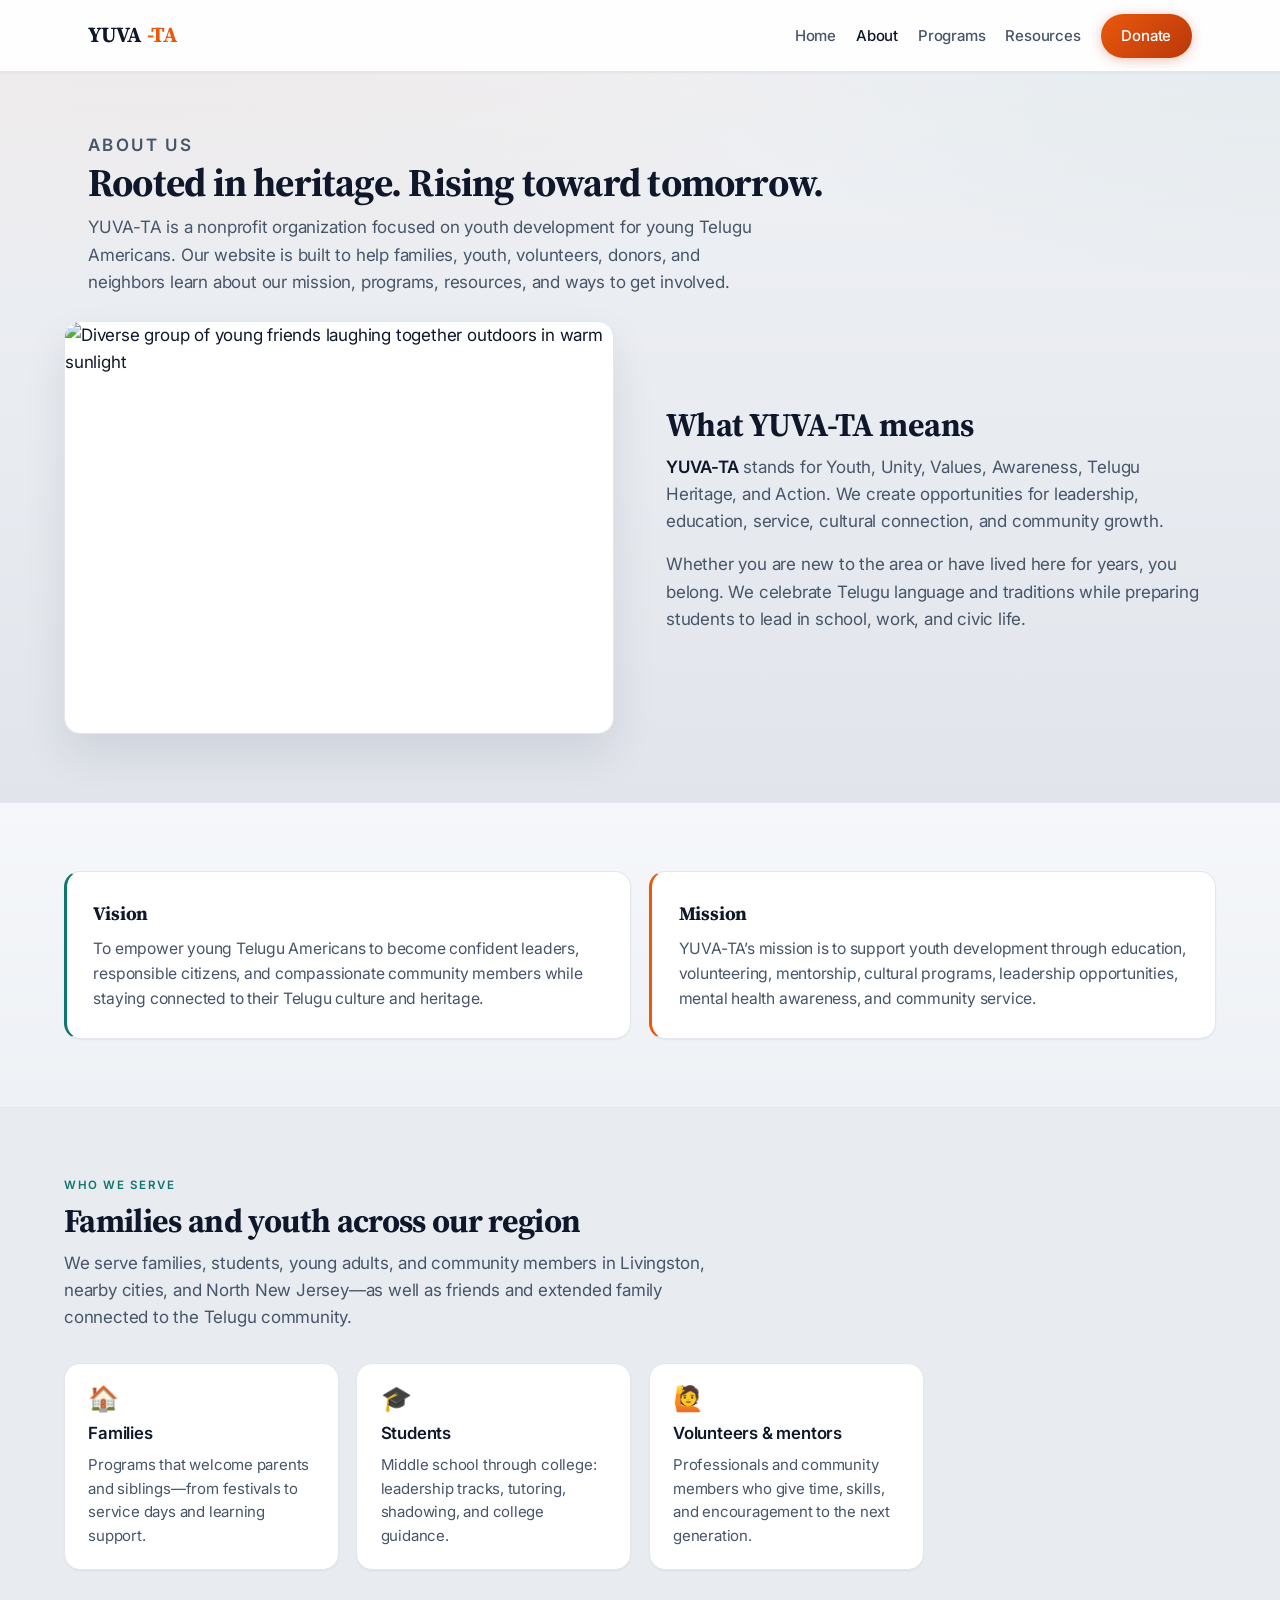
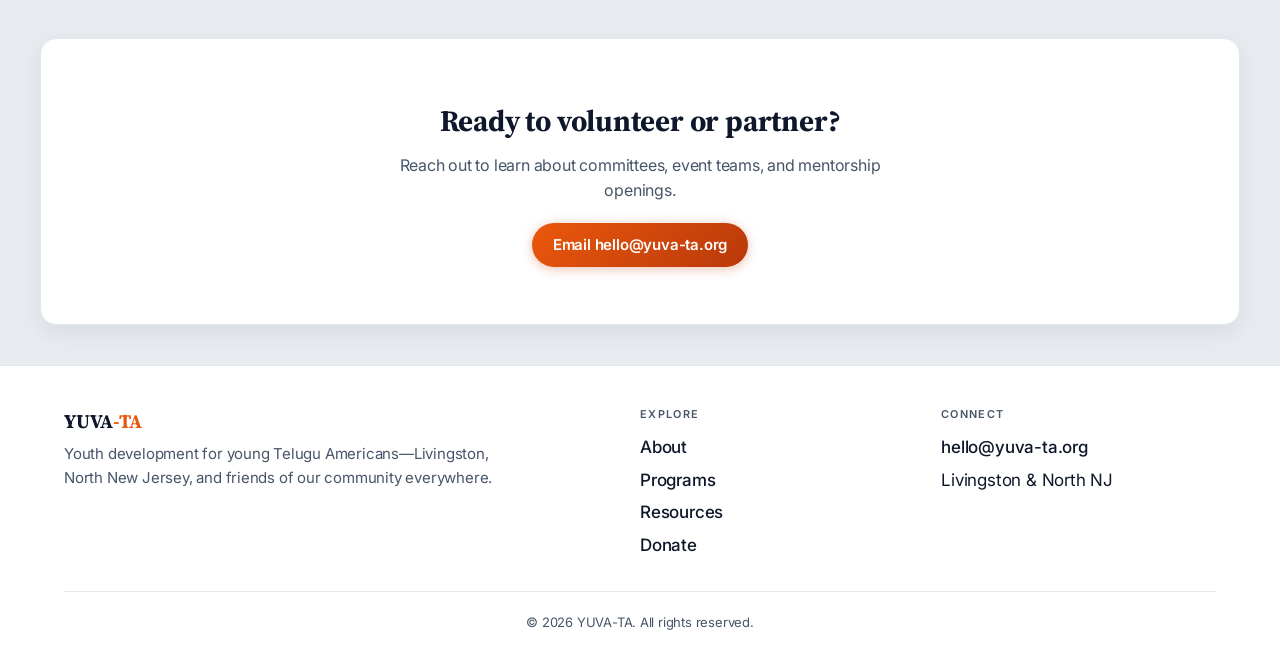
==== commit e390f8dc: "Update About page hero image to a warmer community photo Co-authored-by: Cursor <cursoragent@cursor." ====
--- a/about.html
+++ b/about.html
@@ -42,7 +42,7 @@
     <section class="section section--flush-top">
       <div class="section-inner split">
         <div class="split-visual">
-          <img src="https://images.unsplash.com/photo-1469571486292-0ba58a3f068b?auto=format&amp;fit=crop&amp;w=1200&amp;q=85" alt="Hands joined in a circle showing teamwork" width="1200" height="900" loading="lazy" decoding="async" />
+          <img src="https://images.unsplash.com/photo-1529156069898-49953e39b3ac?auto=format&amp;fit=crop&amp;w=1200&amp;q=85" alt="Diverse group of young friends laughing together outdoors in warm sunlight" width="1200" height="800" loading="lazy" decoding="async" />
         </div>
         <div>
           <h2 class="section-title">What YUVA-TA means</h2>
